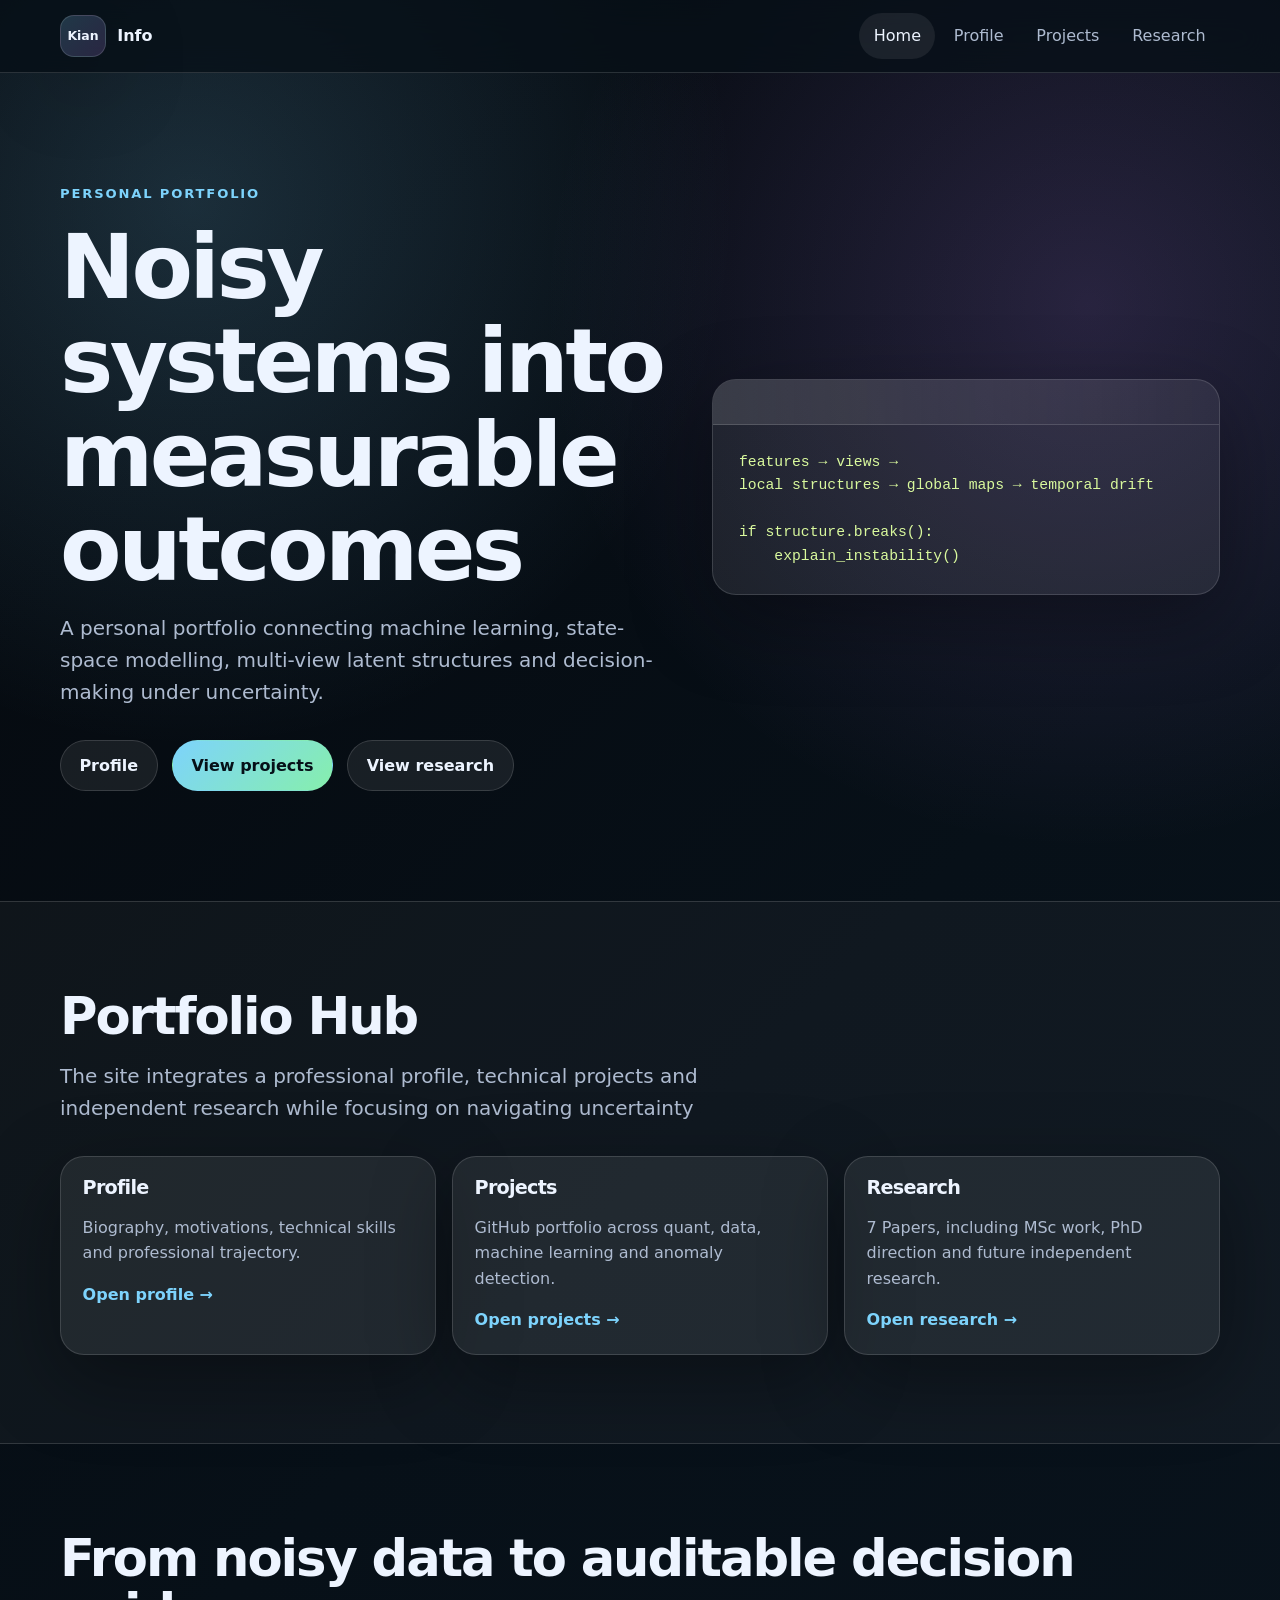
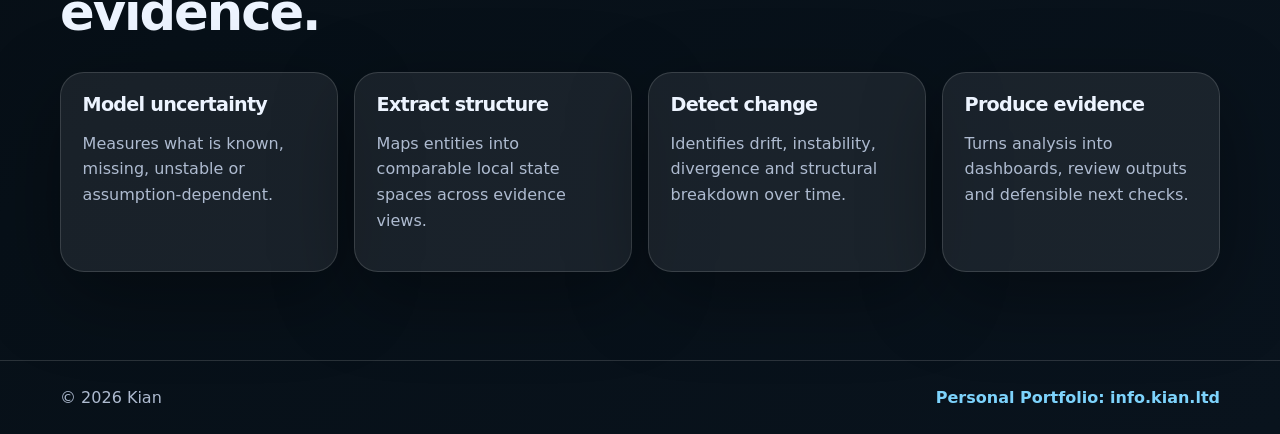
==== website-info/home.html @ 201bc3d0 "Add files via upload" ====
<!doctype html>
<html lang="en">

<head>
  <meta charset="utf-8">
  <meta name="viewport" content="width=device-width, initial-scale=1">
  <title>Personal Portfolio | Kian Info</title>

  <base href="../">
  <link rel="stylesheet" href="website-info/assets/site.css">
  <script defer src="website-info/assets/site.js"></script>
</head>

<body>
  <header class="header">
    <nav class="nav container" aria-label="Main navigation">
      <a class="brand" href="website-info/home.html"><span class="mark">Kian</span><span>Info</span></a>
      <button class="menu" type="button" aria-label="Toggle navigation" aria-expanded="false">☰</button>
      <div class="links">
        <a class="active" href="website-info/home.html">Home</a>
        <a href="website-info/profile.html">Profile</a>
        <a href="website-info/projects.html">Projects</a>
        <a href="website-info/research.html">Research</a>
      </div>
    </nav>
  </header>

  <main>
    <section class="hero">
      <div class="container split">
        <div class="reveal">
          <p class="eyebrow">Personal Portfolio</p>
          <h1>Noisy systems into measurable outcomes</h1>
          <p class="lead">A personal portfolio connecting machine learning, state-space modelling, multi-view latent
            structures and decision-making under uncertainty.</p>
          <div class="buttons">
            <a class="button" href="website-info/profile.html">Profile</a>
            <a class="button primary" href="website-info/projects.html">View projects</a>
            <a class="button" href="website-info/research.html">View research</a>

          </div>
        </div>
        <aside class="panel code-panel reveal">
          <pre class="code">features → views →
local structures → global maps → temporal drift

if structure.breaks():
    explain_instability()</pre>
        </aside>
      </div>
    </section>

    <section class="section band">
      <div class="container">
        <div class="heading reveal">
          <h2>Portfolio Hub</h2>
          <p class="lead">The site integrates a professional profile, technical projects and independent research while
            focusing on navigating uncertainty</p>
        </div>
        <div class="grid three">
          <article class="card reveal">
            <h3>Profile</h3>
            <p>Biography, motivations, technical skills and professional trajectory.</p>
            <a href="website-info/profile.html">Open profile →</a>
          </article>
          <article class="card reveal">
            <h3>Projects</h3>
            <p>GitHub portfolio across quant, data, machine learning and anomaly detection.</p>
            <a href="website-info/projects.html">Open projects →</a>
          </article>
          <article class="card reveal">
            <h3>Research</h3>
            <p>7 Papers, including MSc work, PhD direction and future independent research.</p>
            <a href="website-info/research.html">Open research →</a>
          </article>
        </div>
      </div>
    </section>

    <section class="section">
      <div class="container">
        <div class="heading reveal">
          <h2>From noisy data to auditable decision evidence.</h2>
        </div>

        <div class="grid four">
          <article class="card reveal">
            <h3>Model uncertainty</h3>
            <p>Measures what is known, missing, unstable or assumption-dependent.</p>
          </article>

          <article class="card reveal">
            <h3>Extract structure</h3>
            <p>Maps entities into comparable local state spaces across evidence views.</p>
          </article>

          <article class="card reveal">
            <h3>Detect change</h3>
            <p>Identifies drift, instability, divergence and structural breakdown over time.</p>
          </article>

          <article class="card reveal">
            <h3>Produce evidence</h3>
            <p>Turns analysis into dashboards, review outputs and defensible next checks.</p>
          </article>
        </div>
      </div>
    </section>
  </main>

  <footer class="footer">
    <div class="container">
      <p>© <span id="year"></span> Kian </p>
      <a href="https://info.kian.ltd">Personal Portfolio: info.kian.ltd</a>
    </div>
  </footer>
</body>

</html>
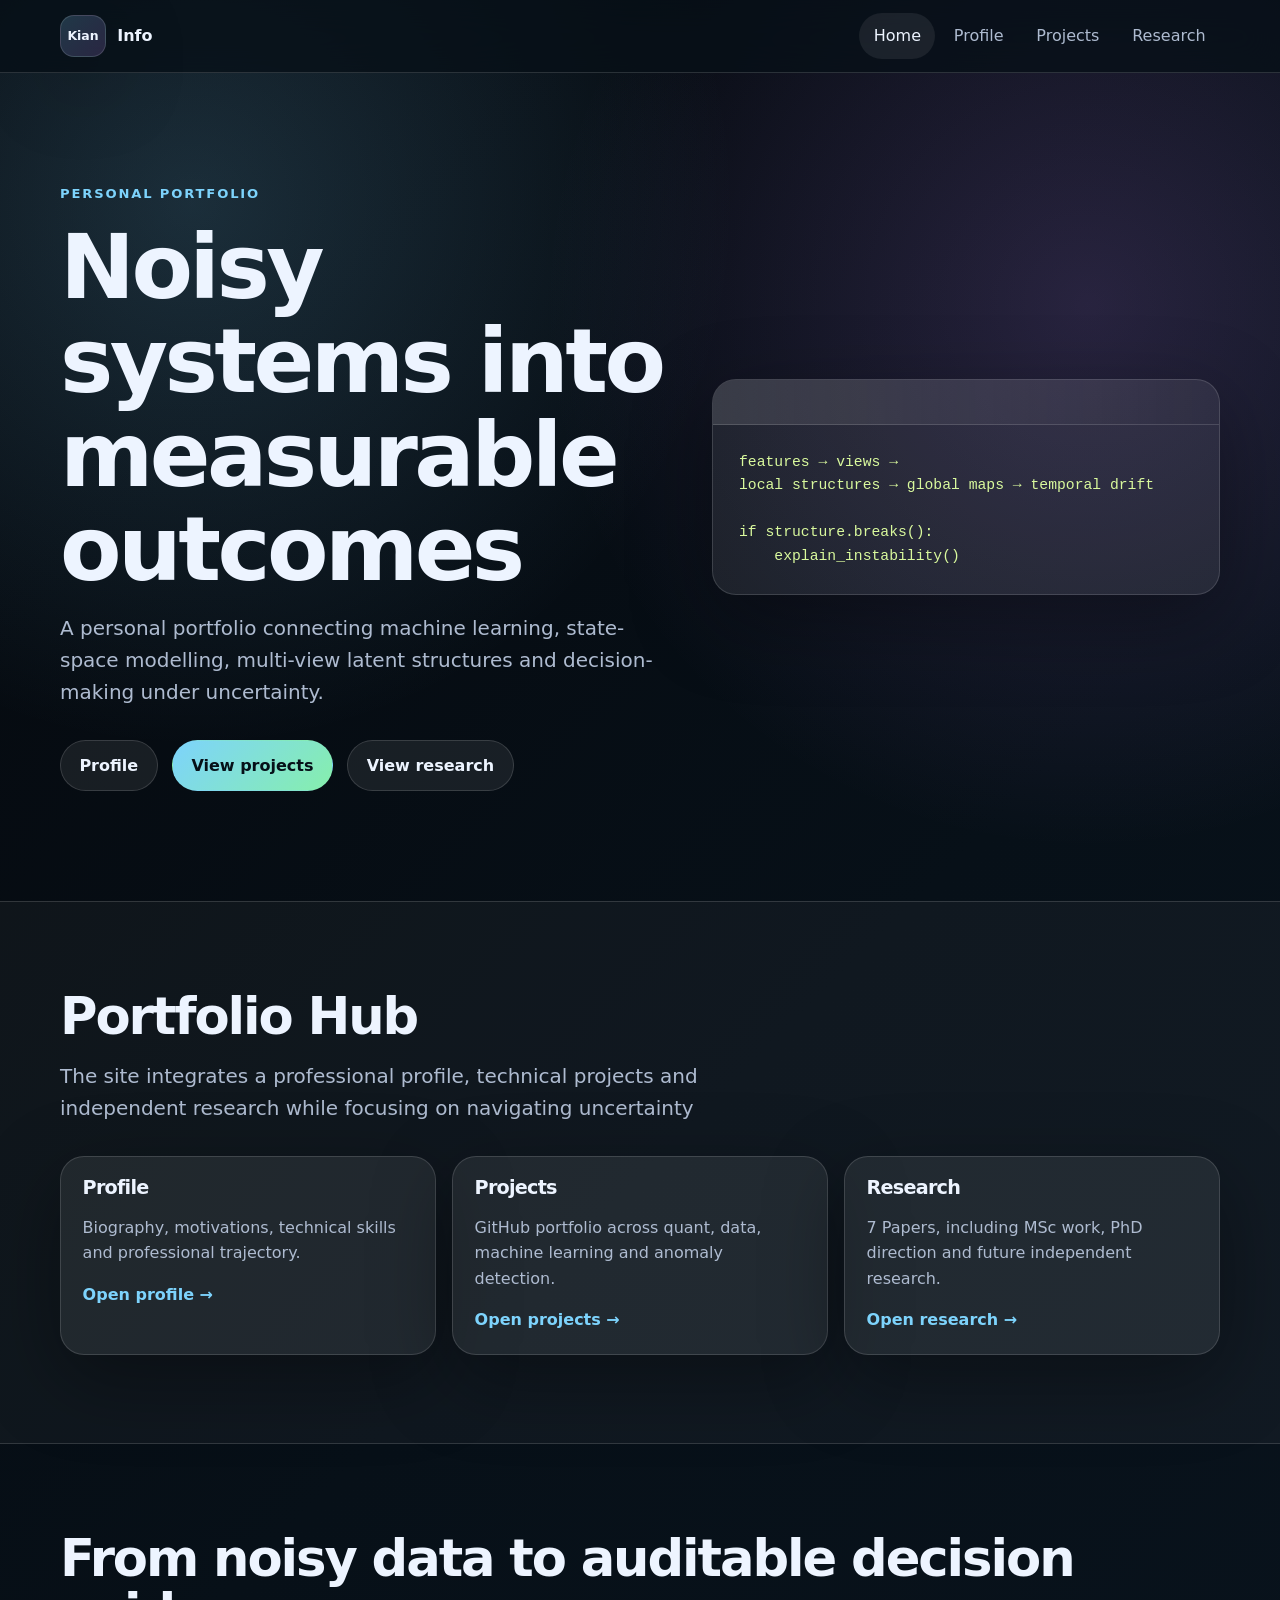
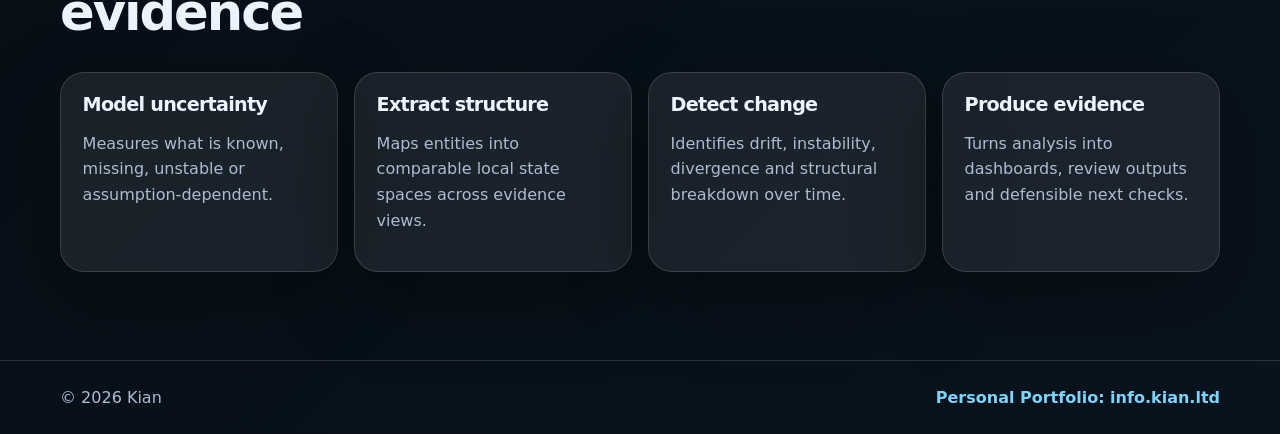
==== commit f09fb1c4: "Update home.html" ====
--- a/website-info/home.html
+++ b/website-info/home.html
@@ -80,7 +80,7 @@
     <section class="section">
       <div class="container">
         <div class="heading reveal">
-          <h2>From noisy data to auditable decision evidence.</h2>
+          <h2>From noisy data to auditable decision evidence</h2>
         </div>
 
         <div class="grid four">
@@ -116,4 +116,4 @@
   </footer>
 </body>
 
-</html>+</html>
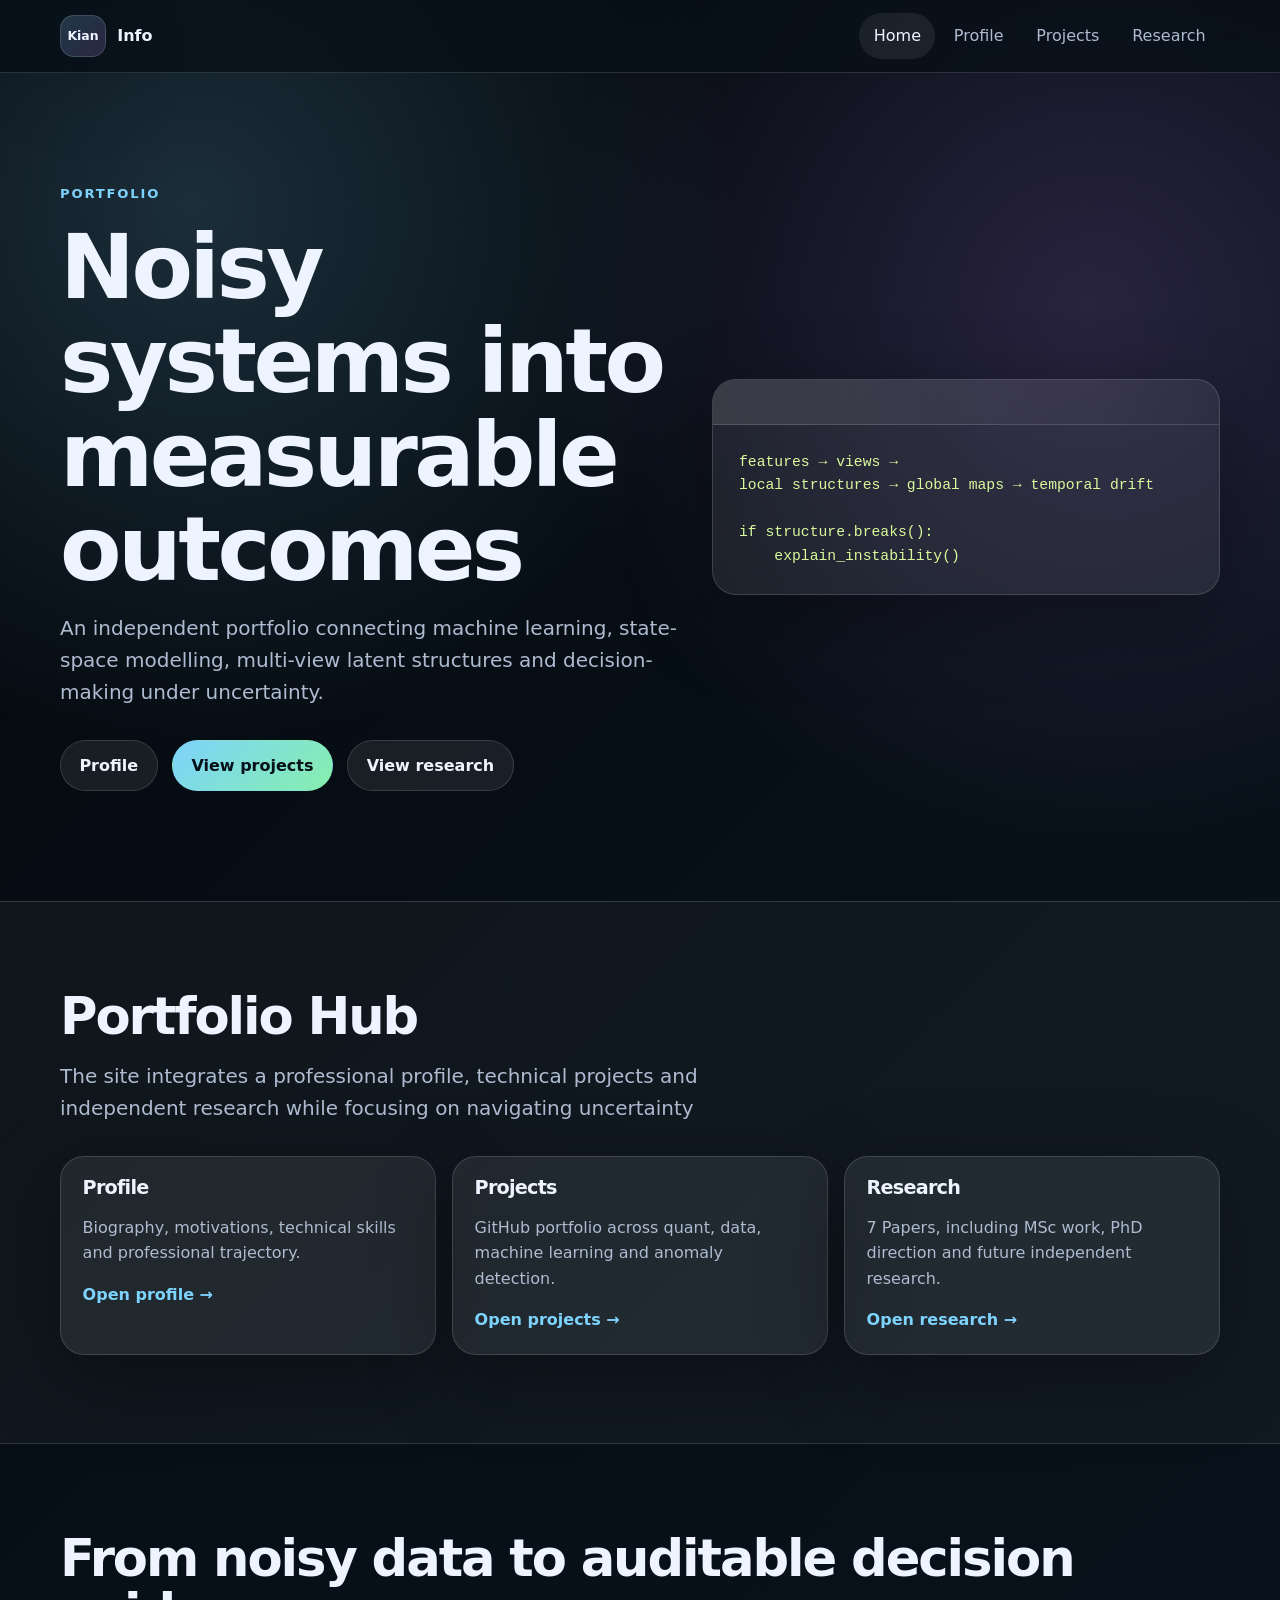
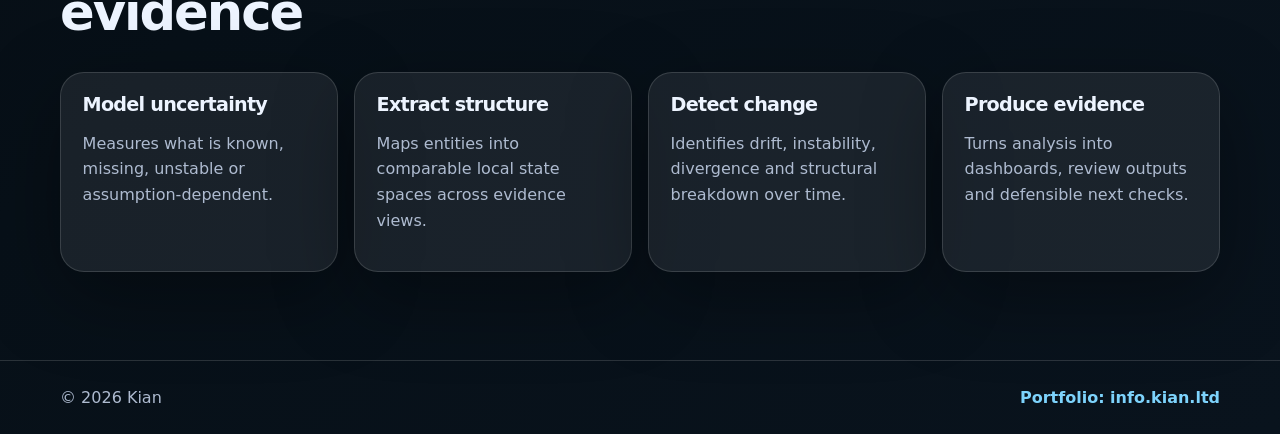
==== commit eaa01a97: "Add files via upload" ====
--- a/website-info/home.html
+++ b/website-info/home.html
@@ -4,7 +4,7 @@
 <head>
   <meta charset="utf-8">
   <meta name="viewport" content="width=device-width, initial-scale=1">
-  <title>Personal Portfolio | Kian Info</title>
+  <title>Portfolio | Kian Info</title>
 
   <base href="../">
   <link rel="stylesheet" href="website-info/assets/site.css">
@@ -29,9 +29,9 @@
     <section class="hero">
       <div class="container split">
         <div class="reveal">
-          <p class="eyebrow">Personal Portfolio</p>
+          <p class="eyebrow">Portfolio</p>
           <h1>Noisy systems into measurable outcomes</h1>
-          <p class="lead">A personal portfolio connecting machine learning, state-space modelling, multi-view latent
+          <p class="lead">An independent portfolio connecting machine learning, state-space modelling, multi-view latent
             structures and decision-making under uncertainty.</p>
           <div class="buttons">
             <a class="button" href="website-info/profile.html">Profile</a>
@@ -111,9 +111,9 @@
   <footer class="footer">
     <div class="container">
       <p>© <span id="year"></span> Kian </p>
-      <a href="https://info.kian.ltd">Personal Portfolio: info.kian.ltd</a>
+      <a href="https://info.kian.ltd">Portfolio: info.kian.ltd</a>
     </div>
   </footer>
 </body>
 
-</html>
+</html>
